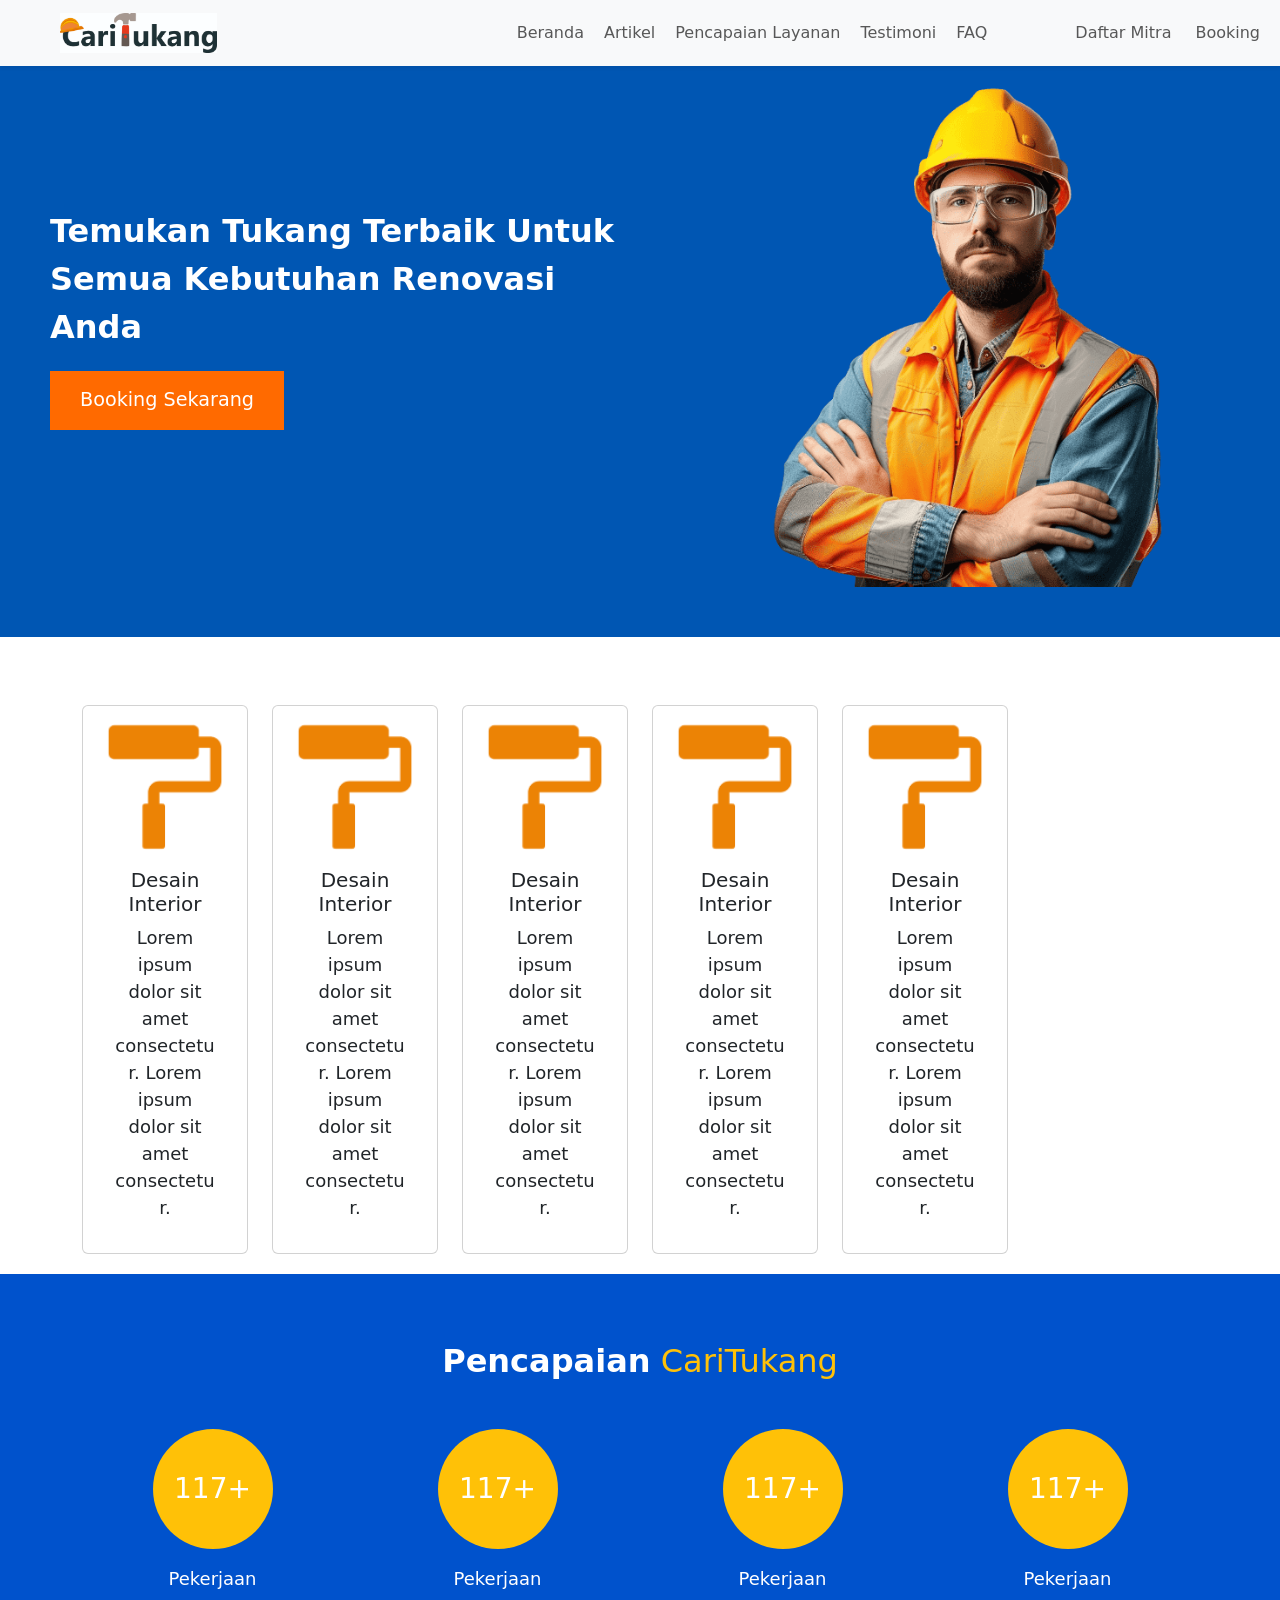
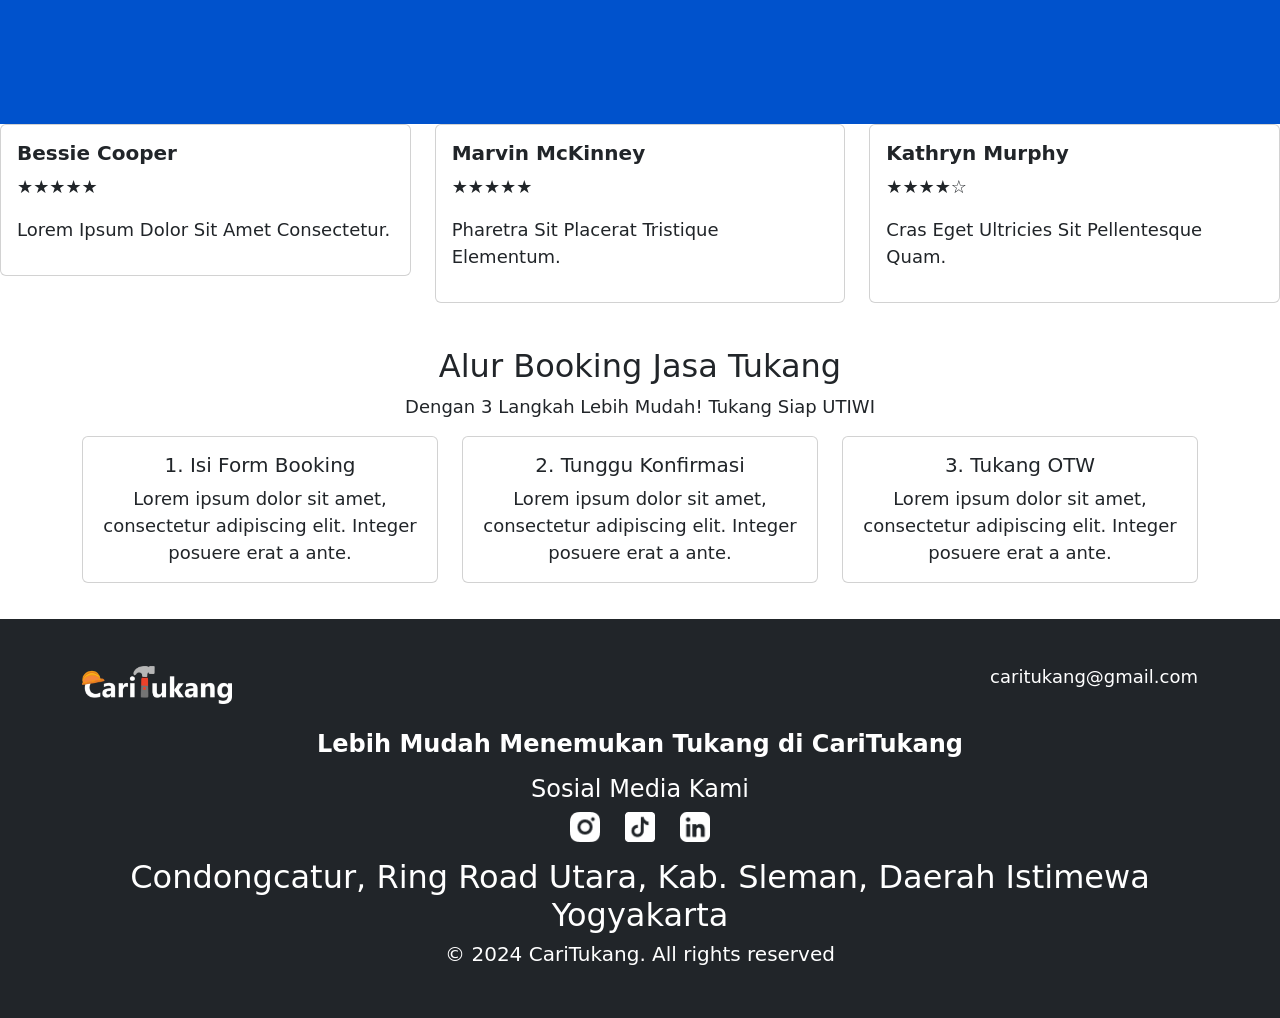
==== landing page/index.html @ 2458071c "commit pertama" ====
<!DOCTYPE html>
<html lang="en">

<head>
    <meta charset="UTF-8">
    <meta name="viewport" content="width=device-width, initial-scale=1.0">
    <title>CariTukang</title>
    <!-- Bootstrap CSS -->
    <link rel="stylesheet" href="style.css">
    <link href="https://cdn.jsdelivr.net/npm/bootstrap@5.3.0-alpha1/dist/css/bootstrap.min.css" rel="stylesheet">
    <script type="text/javascript" src="https://code.jquery.com/jquery-1.12.0.min.js"></script>
    <link rel="stylesheet" href="https://cdnjs.cloudflare.com/ajax/libs/OwlCarousel2/2.3.4/assets/owl.carousel.min.css">
    <link rel="stylesheet"
        href="https://cdnjs.cloudflare.com/ajax/libs/OwlCarousel2/2.3.4/assets/owl.theme.default.min.css">

    <script>
        $('.owl-carousel').owlCarousel({

            loop: true,
            margin: 10,
            nav: true,
            responsive: {
                0: {
                    items: 1
                },
                600: {
                    items: 1
                },
                1000: {
                    items: 1
                }
            }
        })
    </script>
</head>

<body>

    <!-- NAVBAR -->
    <nav class="navbar navbar-expand-lg navbar-white bg-light fixed-top shadow-sm">
        <div class="container-fluid">
            <a class="navbar-brand mx-5" href="#">
                <img src="./assets/logoblack.jpg" alt="CariTukang" style="height: 40px;">
            </a>
            <button class="navbar-toggler" type="button" data-bs-toggle="collapse" data-bs-target="#navbarNav"
                aria-controls="navbarNav" aria-expanded="false" aria-label="Toggle navigation">
                <span class="navbar-toggler-icon"></span>
            </button>
            <div class="collapse navbar-collapse custom-collapse" id="navbarNav">
                <ul class="navbar-nav ms-auto">
                    <li class="nav-item">
                        <a class="nav-link me-1" href="#">Beranda</a>
                    </li>
                    <li class="nav-item">
                        <a class="nav-link me-1" href="#">Artikel</a>
                    </li>
                    <li class="nav-item">
                        <a class="nav-link me-1" href="#">Pencapaian Layanan</a>
                    </li>
                    <li class="nav-item">
                        <a class="nav-link me-1" href="#">Testimoni</a>
                    </li>
                    <li class="nav-item me-4">
                        <a class="nav-link" href="#">FAQ</a>
                    </li>
                    <!-- Buttons -->
                    <li class="nav-item d-lg-none">
                        <a class="btn btn-orange nav-link me-2 mb-2" href="#">Daftar Mitra</a>
                    </li>
                    <li class="nav-item d-lg-none">
                        <a class="btn btn-primary nav-link" href="#">Booking</a>
                    </li>
                    <li class="nav-item d-none d-lg-flex">
                        <a class="btn btn-orange nav-link me-2 mx-5" href="#">Daftar Mitra</a>
                    </li>
                    <li class="nav-item d-none d-lg-flex">
                        <a class="btn btn-primary nav-link" href="#">Booking</a>
                    </li>
                </ul>
            </div>
        </div>
    </nav>



    <!-- HERO -->
    <div class="hero">
        <div class="text" id="hero-text">
            Temukan Tukang Terbaik Untuk Semua Kebutuhan Renovasi Anda
            <br>
            <button id="booking-button">Booking Sekarang</button>
        </div>
        <img src="./assets/hero.png" alt="Tukang">
    </div>

    <!-- LAYANAN -->
    <div class="container mt-5 text-center">
        <div class="row g-4">
            <div class="col-lg-2 col-md-3 col-sm-6 col-6">
                <div class="card h-100 p-3">
                    <div class="card-image">
                        <img src="./assets/cat.png" class="card-img-top" alt="Desain Interior" style="width: 130px;">
                    </div>
                    <div class="card-body text-center">
                        <h5 class="card-title">Desain Interior</h5>
                        <p class="card-text">Lorem ipsum dolor sit amet consectetur. Lorem ipsum dolor sit amet
                            consectetur.</p>
                    </div>
                </div>
            </div>
            <div class="col-lg-2 col-md-3 col-sm-6 col-6">
                <div class="card h-100 p-3">
                    <div class="card-image">
                        <img src="./assets/cat.png" class="card-img-top" alt="Desain Interior" style="width: 130px;">
                    </div>
                    <div class="card-body text-center">
                        <h5 class="card-title">Desain Interior</h5>
                        <p class="card-text">Lorem ipsum dolor sit amet consectetur. Lorem ipsum dolor sit amet
                            consectetur.</p>
                    </div>
                </div>
            </div>
            <div class="col-lg-2 col-md-3 col-sm-6 col-6">
                <div class="card h-100 p-3">
                    <div class="card-image">
                        <img src="./assets/cat.png" class="card-img-top" alt="Desain Interior" style="width: 130px;">
                    </div>
                    <div class="card-body text-center">
                        <h5 class="card-title">Desain Interior</h5>
                        <p class="card-text">Lorem ipsum dolor sit amet consectetur. Lorem ipsum dolor sit amet
                            consectetur.</p>
                    </div>
                </div>
            </div>
            <div class="col-lg-2 col-md-3 col-sm-6 col-6">
                <div class="card h-100 p-3">
                    <div class="card-image">
                        <img src="./assets/cat.png" class="card-img-top" alt="Desain Interior" style="width: 130px;">
                    </div>
                    <div class="card-body text-center">
                        <h5 class="card-title">Desain Interior</h5>
                        <p class="card-text">Lorem ipsum dolor sit amet consectetur. Lorem ipsum dolor sit amet
                            consectetur.</p>
                    </div>
                </div>
            </div>
            <div class="col-lg-2 col-md-3 col-sm-6 col-6">
                <div class="card h-100 p-3">
                    <div class="card-image">
                        <img src="./assets/cat.png" class="card-img-top" alt="Desain Interior" style="width: 130px;">
                    </div>
                    <div class="card-body text-center">
                        <h5 class="card-title">Desain Interior</h5>
                        <p class="card-text">Lorem ipsum dolor sit amet consectetur. Lorem ipsum dolor sit amet
                            consectetur.</p>
                    </div>
                </div>
            </div>
        </div>
    </div>

    <!-- PENCAPAIAN -->
    <section class="achievement-section py-5">
        <div class="container text-center">
            <h2 class="mb-5">
                <span class="fw-bold">Pencapaian</span> <span class="text-warning">CariTukang</span>
            </h2>
            <div class="row justify-content-center">
                <div class="col-lg-3 col-md-6 col-6 mb-5">
                    <div class="achievement-item">
                        <div class="circle bg-warning text-white mb-3">
                            <h3>117+</h3>
                        </div>
                        <p class="text-white">Pekerjaan</p>
                    </div>
                </div>
                <div class="col-lg-3 col-md-6 col-6 mb-5">
                    <div class="achievement-item">
                        <div class="circle bg-warning text-white mb-3">
                            <h3>117+</h3>
                        </div>
                        <p class="text-white">Pekerjaan</p>
                    </div>
                </div>
                <div class="col-lg-3 col-md-6 col-6">
                    <div class="achievement-item">
                        <div class="circle bg-warning text-white mb-3">
                            <h3>117+</h3>
                        </div>
                        <p class="text-white">Pekerjaan</p>
                    </div>
                </div>
                <div class="col-lg-3 col-md-6 col-6">
                    <div class="achievement-item">
                        <div class="circle bg-warning text-white mb-3">
                            <h3>117+</h3>
                        </div>
                        <p class="text-white">Pekerjaan</p>
                    </div>
                </div>
            </div>
        </div>
    </section>

    <!-- TESTIMONIAL -->
    <div id="testimonialCarousel" class="carousel slide" data-bs-ride="carousel">
        <div class="carousel-inner">
            <div class="carousel-item active">
                <div class="row">
                    <div class="col-12 col-md-4">
                        <div class="card p-3">
                            <div class="profile-circle"></div>
                            <h5 class="fw-bold">Bessie Cooper</h5>
                            <p>★★★★★</p>
                            <p>Lorem Ipsum Dolor Sit Amet Consectetur.</p>
                        </div>
                    </div>
                    <div class="col-12 col-md-4">
                        <div class="card p-3">
                            <div class="profile-circle"></div>
                            <h5 class="fw-bold">Marvin McKinney</h5>
                            <p>★★★★★</p>
                            <p>Pharetra Sit Placerat Tristique Elementum.</p>
                        </div>
                    </div>
                    <div class="col-12 col-md-4">
                        <div class="card p-3">
                            <div class="profile-circle"></div>
                            <h5 class="fw-bold">Kathryn Murphy</h5>
                            <p>★★★★☆</p>
                            <p>Cras Eget Ultricies Sit Pellentesque Quam.</p>
                        </div>
                    </div>
                </div>
            </div>
            <div class="carousel-item">
                <div class="row">
                    <div class="col-12 col-md-4">
                        <div class="card p-3">
                            <div class="profile-circle"></div>
                            <h5 class="fw-bold">John Doe</h5>
                            <p>★★★★★</p>
                            <p>Lorem Ipsum Text Example.</p>
                        </div>
                    </div>
                    <div class="col-12 col-md-4">
                        <div class="card p-3">
                            <div class="profile-circle"></div>
                            <h5 class="fw-bold">Jane Smith</h5>
                            <p>★★★★☆</p>
                            <p>Another Testimonial Example.</p>
                        </div>
                    </div>
                    <div class="col-12 col-md-4">
                        <div class="card p-3">
                            <div class="profile-circle"></div>
                            <h5 class="fw-bold">Alice Brown</h5>
                            <p>★★★★★</p>
                            <p>Sample Text for Testimonial.</p>
                        </div>
                    </div>
                </div>
            </div>
        </div>
        <div class="carousel-indicators">
            <button type="button" data-bs-target="#testimonialCarousel" data-bs-slide-to="0" class="active"></button>
            <button type="button" data-bs-target="#testimonialCarousel" data-bs-slide-to="1"></button>
        </div>
    </div>

    <!-- ALUR -->
    <div class="container">  

        <h2 class="text-center">Alur Booking Jasa Tukang</h2>
        <p class="text-center">Dengan 3 Langkah Lebih Mudah! Tukang Siap UTIWI</p>
        <div class="row">
            <div class="col-md-4 col-12">
                <div class="card mb-3">
                    <div class="card-body text-center">
                        <h5 class="card-title">1. Isi Form Booking</h5>
                        <p class="card-text">Lorem ipsum dolor sit amet, consectetur adipiscing elit. Integer posuere
                            erat a ante.</p>
                    </div>
                </div>
            </div>
            <div class="col-md-4   
 col-12">
                <div class="card mb-3">
                    <div class="card-body text-center">
                        <h5 class="card-title">2. Tunggu Konfirmasi</h5>
                        <p class="card-text">Lorem ipsum dolor sit amet, consectetur adipiscing elit. Integer posuere
                            erat a ante.</p>
                    </div>
                </div>
            </div>
            <div class="col-md-4   
 col-12">
                <div class="card mb-3">
                    <div class="card-body text-center">
                        <h5 class="card-title">3. Tukang OTW</h5>
                        <p class="card-text">Lorem ipsum dolor sit amet, consectetur adipiscing elit. Integer posuere
                            erat a ante.</p>
                    </div>
                </div>
            </div>
        </div>
    </div>

    <!-- FOOTER -->
    <footer class="bg-dark text-white py-4">
        <div class="container">
            <div class="d-flex justify-content-between align-items-center">
                <div>
                    <img src="./assets/logowhite_prev_ui.png" alt="CariTukang Logo" class="footer-logo">
                </div>
                <div>
                    <p>caritukang@gmail.com</p>
                </div>
            </div>

            <div class="text-center mt-4">
                <h1 class="footer-title">Lebih Mudah Menemukan Tukang di CariTukang</h1>
            </div>

            <div class="text-center my-3">
                <h4>Sosial Media Kami</h4>
                <div class="social-icons">
                    <a href="#"><img src="./assets/ig.png" alt="Instagram"></a>
                    <a href="#"><img src="./assets/tt.png" alt="TikTok"></a>
                    <a href="#"><img src="./assets/linkedin.png" alt="LinkedIn"></a>
                </div>
            </div>

            <div class="text-center">
                <h2>Condongcatur, Ring Road Utara, Kab. Sleman, Daerah Istimewa Yogyakarta</h2>
                <h5>© 2024 CariTukang. All rights reserved</h5>
            </div>
        </div>
    </footer>



    <!-- Bootstrap JS and dependencies -->
    <script src="https://cdn.jsdelivr.net/npm/bootstrap@5.3.0-alpha1/dist/js/bootstrap.bundle.min.js"></script>

    <script src="https://code.jquery.com/jquery-3.6.0.min.js"></script>
    <!-- Owl Carousel JS -->
    <script src="https://cdnjs.cloudflare.com/ajax/libs/OwlCarousel2/2.3.4/owl.carousel.min.js"></script>
</body>

</html>
---- landing page/style.css ----
body {
    font-family: Arial, Helvetica, sans-serif;
    background-color: #f8f9fa;
    margin: 0;
    padding: 0;
}


/* NAVBAR */
/* Hover effect: underline animation from left to right */
.navbar-nav .nav-link {
    position: relative;
    display: inline-block;
    text-decoration: none;
}

.navbar-nav .nav-link::after {
    content: '';
    position: absolute;
    width: 0;
    height: 2px;
    display: block;
    background: blue;
    transition: width 0.3s ease;
    left: 0;
    bottom: 0;
}

.navbar-nav .nav-link:hover::after {
    width: 100%;
}

/* Style for the orange button */
.btn-orange {
    background-color: orange;
    color: white;
}

.btn-orange:hover {
    background-color: darkorange;
}

/* Adjust margin for fixed navbar */
.mt-navbar {
    margin-top: 80px;
}


/* FOOTER */
.footer-logo {
    max-width: 150px;
    /* Adjust logo size */
}

.footer-title {
    font-size: 1.5rem;
    font-weight: bold;
    margin-top: 20px;
}

.social-icons img {
    width: 30px;
    margin: 0 10px;
    transition: transform 0.3s ease;
}

.social-icons img:hover {
    transform: scale(1.1);
    /* Hover effect for social icons */
}

.text-white {
    color: white;
}

h1,
h2,
h4,
h5,
p {
    margin-bottom: 10px;
    /* Consistent spacing for text */
}

.container {
    padding-top: 20px;
    padding-bottom: 20px;
}

.d-flex {
    margin-bottom: 20px;
    /* Space between logo/email and the rest of the footer */
}

p {
    margin: 0;
}


/* HERO */
.hero {
    display: flex;
    justify-content: space-between;
    align-items: center;
    background-color: #0056b3;
    color: white;
    padding: 50px;
    position: relative;
}

.hero .text {
    font-size: 2rem;
    font-weight: bold;
    max-width: 50%;
    /* Limits the width of the text */
}

.hero img {
    max-width: 40%;
    /* Limits the width of the image */
    height: auto;
}

.hero button {
    background-color: #ff6a00;
    color: white;
    padding: 15px 30px;
    border: none;
    cursor: pointer;
    font-size: 1.2rem;
    margin-top: 20px;
    display: inline-block;
}

.fade {
    opacity: 0;
    transition: opacity 0.5s ease;
}

/* LAYANAN */
.card {
    border: 1px solid #ddd;
    transition: transform 0.3s, box-shadow 0.3s;
}

.card:hover {
    transform: scale(1.05);
    box-shadow: 0 8px 16px rgba(0, 0, 0, 0.2);
}

.card-image img {
    border-top-left-radius: 8px;
    border-top-right-radius: 8px;
}

.card-body {
    padding: 15px;
}

/* PENCAPAIAN */
.achievement-section {
    background-color: #0052CC;
    color: white;
}

.circle {
    width: 120px;
    height: 120px;
    border-radius: 50%;
    display: flex;
    align-items: center;
    justify-content: center;
    margin: 0 auto;
    font-size: 36px;
}

h2 {
    font-size: 28px;
}

p {
    font-size: 18px;
}

.achievement-item h3 {
    margin: 0;
}

/* TESTIMONI */
@media (max-width: 576px) {
    .carousel-item .col-md-4 {
        display: none;
    }
    .carousel-item .col-md-4:first-child {
        display: block;
        width: 100%;
    }
}
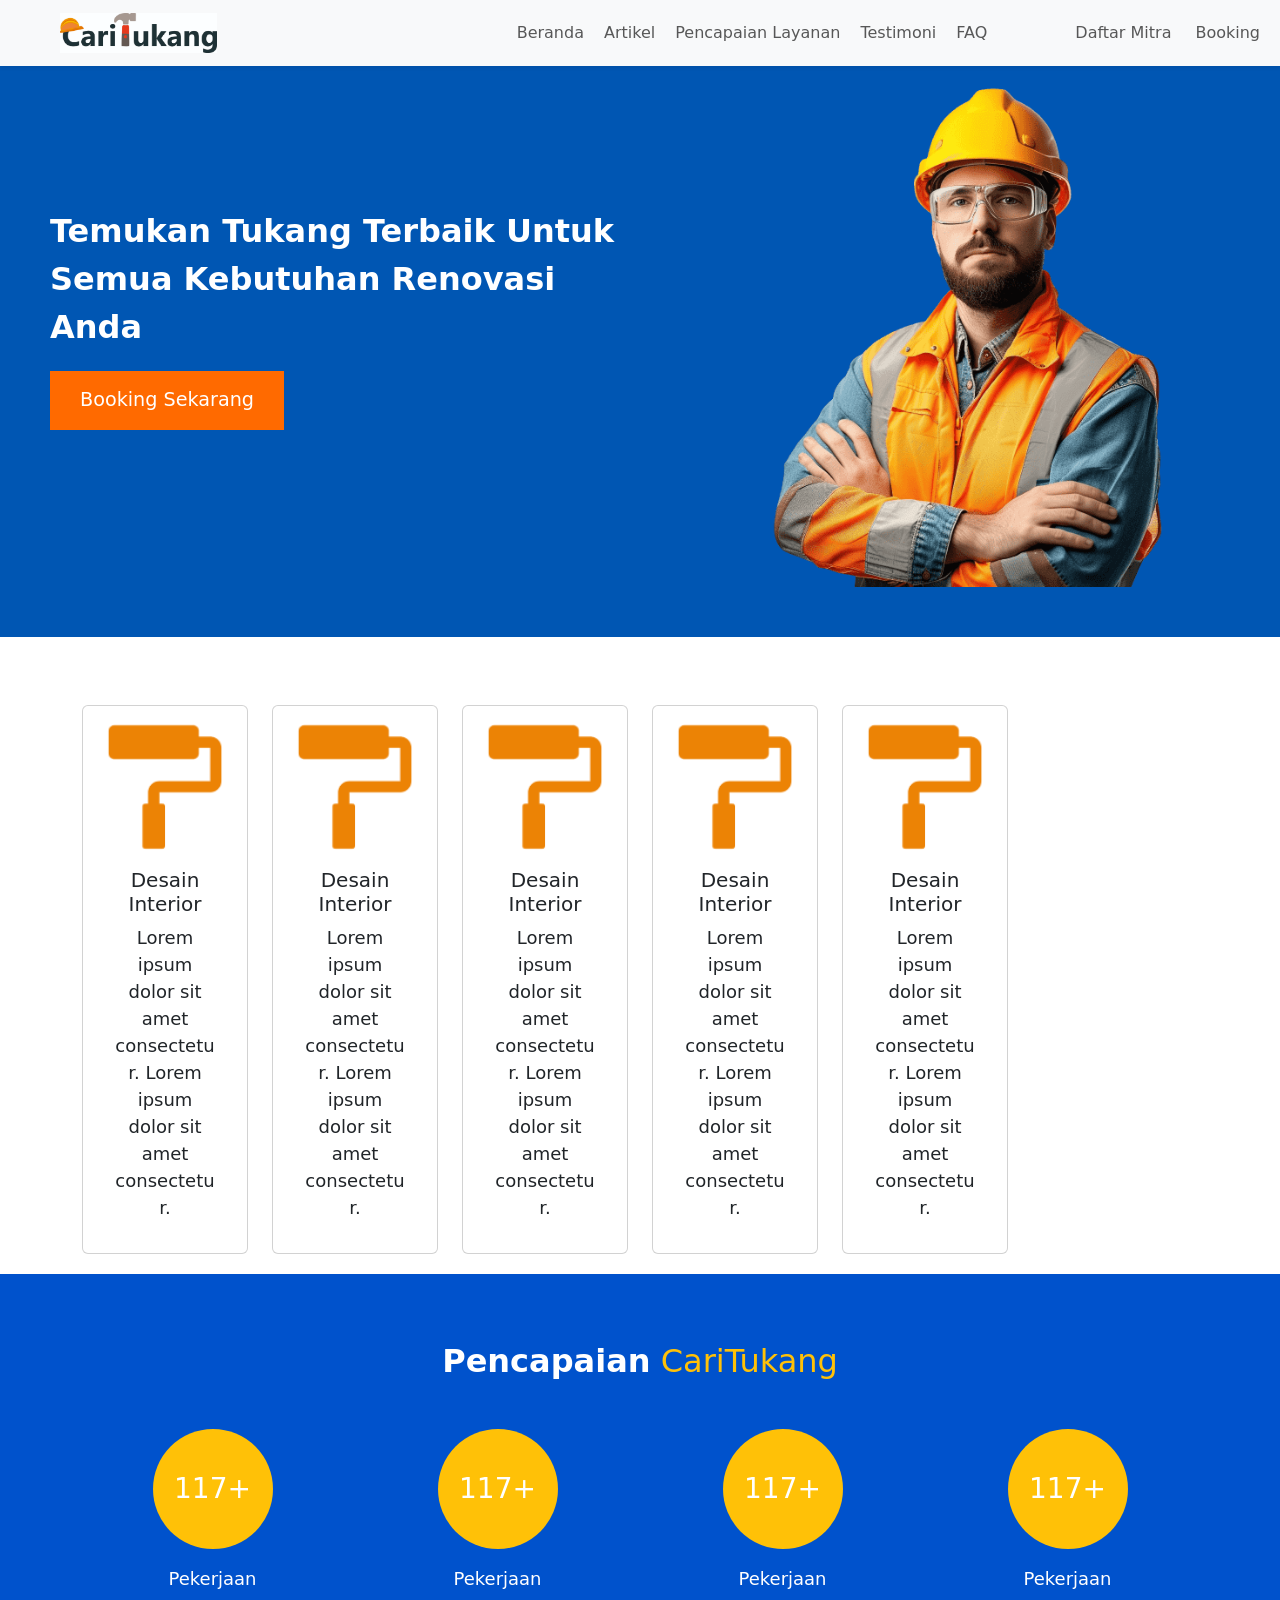
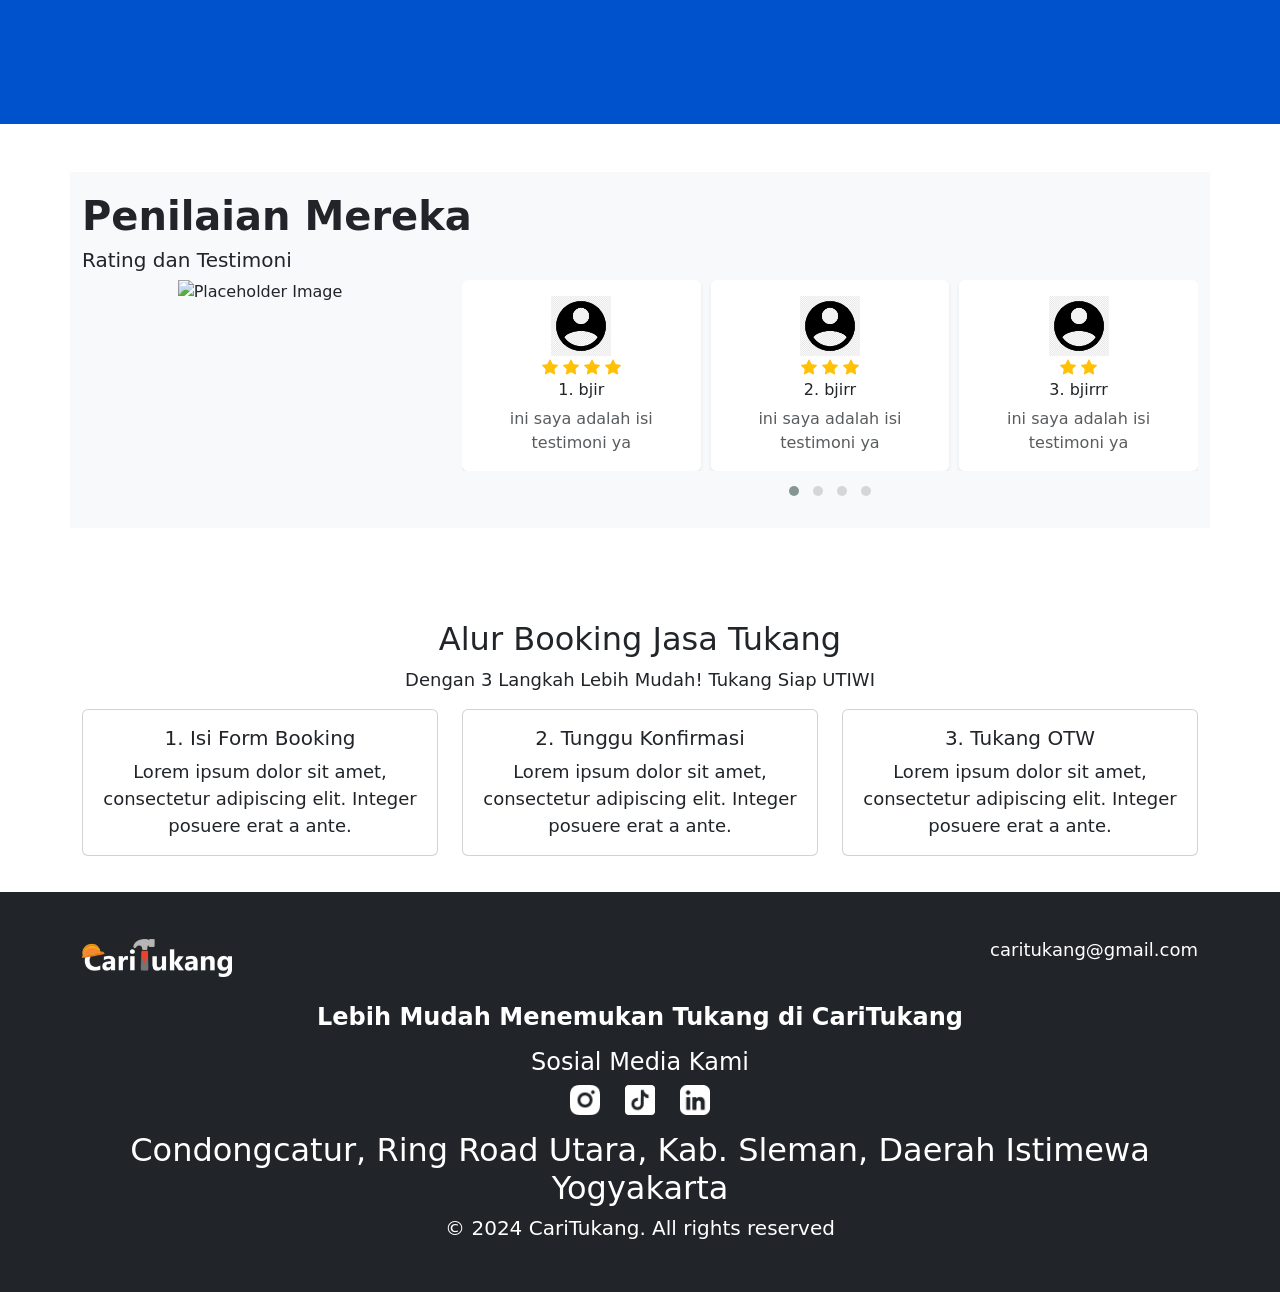
==== commit 6514dbe0: "commit kedua" ====
--- a/landing page/index.html
+++ b/landing page/index.html
@@ -7,31 +7,13 @@
     <title>CariTukang</title>
     <!-- Bootstrap CSS -->
     <link rel="stylesheet" href="style.css">
-    <link href="https://cdn.jsdelivr.net/npm/bootstrap@5.3.0-alpha1/dist/css/bootstrap.min.css" rel="stylesheet">
+
     <script type="text/javascript" src="https://code.jquery.com/jquery-1.12.0.min.js"></script>
+    <link href="https://cdn.jsdelivr.net/npm/bootstrap@5.3.3/dist/css/bootstrap.min.css" rel="stylesheet">
     <link rel="stylesheet" href="https://cdnjs.cloudflare.com/ajax/libs/OwlCarousel2/2.3.4/assets/owl.carousel.min.css">
     <link rel="stylesheet"
         href="https://cdnjs.cloudflare.com/ajax/libs/OwlCarousel2/2.3.4/assets/owl.theme.default.min.css">
-
-    <script>
-        $('.owl-carousel').owlCarousel({
-
-            loop: true,
-            margin: 10,
-            nav: true,
-            responsive: {
-                0: {
-                    items: 1
-                },
-                600: {
-                    items: 1
-                },
-                1000: {
-                    items: 1
-                }
-            }
-        })
-    </script>
+    <link rel="stylesheet" href="https://cdn.jsdelivr.net/npm/bootstrap-icons@1.11.3/font/bootstrap-icons.min.css">
 </head>
 
 <body>
@@ -203,68 +185,145 @@
     </section>
 
     <!-- TESTIMONIAL -->
-    <div id="testimonialCarousel" class="carousel slide" data-bs-ride="carousel">
-        <div class="carousel-inner">
-            <div class="carousel-item active">
-                <div class="row">
-                    <div class="col-12 col-md-4">
-                        <div class="card p-3">
-                            <div class="profile-circle"></div>
-                            <h5 class="fw-bold">Bessie Cooper</h5>
-                            <p>★★★★★</p>
-                            <p>Lorem Ipsum Dolor Sit Amet Consectetur.</p>
-                        </div>
-                    </div>
-                    <div class="col-12 col-md-4">
-                        <div class="card p-3">
-                            <div class="profile-circle"></div>
-                            <h5 class="fw-bold">Marvin McKinney</h5>
-                            <p>★★★★★</p>
-                            <p>Pharetra Sit Placerat Tristique Elementum.</p>
-                        </div>
-                    </div>
-                    <div class="col-12 col-md-4">
-                        <div class="card p-3">
-                            <div class="profile-circle"></div>
-                            <h5 class="fw-bold">Kathryn Murphy</h5>
-                            <p>★★★★☆</p>
-                            <p>Cras Eget Ultricies Sit Pellentesque Quam.</p>
-                        </div>
-                    </div>
-                </div>
-            </div>
-            <div class="carousel-item">
-                <div class="row">
-                    <div class="col-12 col-md-4">
-                        <div class="card p-3">
-                            <div class="profile-circle"></div>
-                            <h5 class="fw-bold">John Doe</h5>
-                            <p>★★★★★</p>
-                            <p>Lorem Ipsum Text Example.</p>
-                        </div>
-                    </div>
-                    <div class="col-12 col-md-4">
-                        <div class="card p-3">
-                            <div class="profile-circle"></div>
-                            <h5 class="fw-bold">Jane Smith</h5>
-                            <p>★★★★☆</p>
-                            <p>Another Testimonial Example.</p>
-                        </div>
-                    </div>
-                    <div class="col-12 col-md-4">
-                        <div class="card p-3">
-                            <div class="profile-circle"></div>
-                            <h5 class="fw-bold">Alice Brown</h5>
-                            <p>★★★★★</p>
-                            <p>Sample Text for Testimonial.</p>
-                        </div>
-                    </div>
-                </div>
-            </div>
-        </div>
-        <div class="carousel-indicators">
-            <button type="button" data-bs-target="#testimonialCarousel" data-bs-slide-to="0" class="active"></button>
-            <button type="button" data-bs-target="#testimonialCarousel" data-bs-slide-to="1"></button>
+    <div class="container carousel-slider bg-light my-5">
+        <div class="row">
+            <!-- Left Image Section -->
+            <h1><b>Penilaian Mereka</b></h1>
+            <h5>Rating dan Testimoni</h5>
+            <div class="col-12 col-md-4 text-center image-container mb-4 mb-md-0">
+                <img src="https://via.placeholder.com/300" alt="Placeholder Image">
+            </div>
+
+            <!-- Right Slider Section -->
+            <div class="col-12 col-md-8">
+                
+                <div class="owl-carousel owl-theme owl-testimoni">
+                    <div class="item bg-white shadow-sm rounded p-3 text-center">
+                        <div class="text-center">
+                            <img src="./assets/download (1).png" style="width:60px; display: inline;">
+                        </div>
+                        <i class="bi bi-star-fill text-warning"></i>
+                        <i class="bi bi-star-fill text-warning"></i>
+                        <i class="bi bi-star-fill text-warning"></i>
+                        <i class="bi bi-star-fill text-warning"></i>
+                        <h6>1. bjir</h6>
+                        <span class="text-muted">ini saya adalah isi testimoni ya</span>
+                    </div>
+                    <div class="item bg-white shadow-sm rounded p-3 text-center">
+                        <div class="text-center">
+                            <img src="./assets/download (1).png" style="width:60px; display: inline;">
+                        </div>
+                        <i class="bi bi-star-fill text-warning"></i>
+                        <i class="bi bi-star-fill text-warning"></i>
+                        <i class="bi bi-star-fill text-warning"></i>
+                        <h6>2. bjirr</h6>
+                        <span class="text-muted">ini saya adalah isi testimoni ya</span>
+                    </div>
+                    <div class="item bg-white shadow-sm rounded p-3 text-center">
+                        <div class="text-center">
+                            <img src="./assets/download (1).png" style="width:60px; display: inline;">
+                        </div>
+                        <i class="bi bi-star-fill text-warning"></i>
+                        <i class="bi bi-star-fill text-warning"></i>
+                        <h6>3. bjirrr</h6>
+                        <span class="text-muted">ini saya adalah isi testimoni ya</span>
+                    </div>
+                    <div class="item bg-white shadow-sm rounded p-3 text-center">
+                        <div class="text-center">
+                            <img src="./assets/download (1).png" style="width:60px; display: inline;">
+                        </div>
+                        <i class="bi bi-star-fill text-warning"></i>
+                        <i class="bi bi-star-fill text-warning"></i>
+                        <i class="bi bi-star-fill text-warning"></i>
+                        <i class="bi bi-star-fill text-warning"></i>
+                        <i class="bi bi-star-fill text-warning"></i>
+                        <h6>4. bjirrrr</h6>
+                        <span class="text-muted">ini saya adalah isi testimoni ya</span>
+                    </div>
+                    <div class="item bg-white shadow-sm rounded p-3 text-center">
+                        <div class="text-center">
+                            <img src="./assets/download (1).png" style="width:60px; display: inline;">
+                        </div>
+                        <i class="bi bi-star-fill text-warning"></i>
+                        <h6>5. bjirrrrr</h6>
+                        <span class="text-muted">ini saya adalah isi testimoni ya</span>
+                    </div>
+                    <div class="item bg-white shadow-sm rounded p-3 text-center">
+                        <div class="text-center">
+                            <img src="./assets/download (1).png" style="width:60px; display: inline;">
+                        </div>
+                        <i class="bi bi-star-fill text-warning"></i>
+                        <i class="bi bi-star-fill text-warning"></i>
+                        <h6>6. bjirrrrrr</h6>
+                        <span class="text-muted">ini saya adalah isi testimoni ya</span>
+                    </div>
+                    <div class="item bg-white shadow-sm rounded p-3 text-center">
+                        <div class="text-center">
+                            <img src="./assets/download (1).png" style="width:60px; display: inline;">
+                        </div>
+                        <i class="bi bi-star-fill text-warning"></i>
+                        <i class="bi bi-star-fill text-warning"></i>
+                        <i class="bi bi-star-fill text-warning"></i>
+                        <h6>7. bjirrrrrrr</h6>
+                        <span class="text-muted">ini saya adalah isi testimoni ya</span>
+                    </div>
+                    <div class="item bg-white shadow-sm rounded p-3 text-center">
+                        <div class="text-center">
+                            <img src="./assets/download (1).png" style="width:60px; display: inline;">
+                        </div>
+                        <i class="bi bi-star-fill text-warning"></i>
+                        <i class="bi bi-star-fill text-warning"></i>
+                        <h6>8. bjirrrrrrrr</h6>
+                        <span class="text-muted">ini saya adalah isi testimoni ya</span>
+                    </div>
+                    <div class="item bg-white shadow-sm rounded p-3 text-center">
+                        <div class="text-center">
+                            <img src="./assets/download (1).png" style="width:60px; display: inline;">
+                        </div>
+                        <i class="bi bi-star-fill text-warning"></i>
+                        <i class="bi bi-star-fill text-warning"></i>
+                        <i class="bi bi-star-fill text-warning"></i>
+                        <i class="bi bi-star-fill text-warning"></i>
+                        <i class="bi bi-star-fill text-warning"></i>
+                        <h6>9. bjirrrrrrrrr</h6>
+                        <span class="text-muted">ini saya adalah isi testimoni ya</span>
+                    </div>
+                    <div class="item bg-white shadow-sm rounded p-3 text-center">
+                        <div class="text-center">
+                            <img src="./assets/download (1).png" style="width:60px; display: inline;">
+                        </div>
+                        <i class="bi bi-star-fill text-warning"></i>
+                        <i class="bi bi-star-fill text-warning"></i>
+                        <h6>10. bjirrrrrrrrrr</h6>
+                        <span class="text-muted">ini saya adalah isi testimoni ya</span>
+                    </div>
+                    <div class="item bg-white shadow-sm rounded p-3 text-center">
+                        <div class="text-center">
+                            <img src="./assets/download (1).png" style="width:60px; display: inline;">
+                        </div>
+                        <i class="bi bi-star-fill text-warning"></i>
+                        <i class="bi bi-star-fill text-warning"></i>
+                        <i class="bi bi-star-fill text-warning"></i>
+                        <i class="bi bi-star-fill text-warning"></i>
+                        <i class="bi bi-star-fill text-warning"></i>
+                        <h6>11. bjirrrrrrrrrrr</h6>
+                        <span class="text-muted">ini saya adalah isi testimoni ya</span>
+                    </div>
+                    <div class="item bg-white shadow-sm rounded p-3 text-center">
+                        <div class="text-center">
+                            <img src="./assets/download (1).png" style="width:60px; display: inline;">
+                        </div>
+                        <i class="bi bi-star-fill text-warning"></i>
+                        <i class="bi bi-star-fill text-warning"></i>
+                        <i class="bi bi-star-fill text-warning"></i>
+                        <i class="bi bi-star-fill text-warning"></i>
+                        <i class="bi bi-star-fill text-warning"></i>
+                        <i class="bi bi-star-fill text-warning"></i>
+                        <h6>12. bjirrrrrrrrrrrr</h6>
+                        <span class="text-muted">ini saya adalah isi testimoni ya</span>
+                    </div>
+                </div>
+            </div>
         </div>
     </div>
 
@@ -338,14 +397,21 @@
         </div>
     </footer>
 
-
-
-    <!-- Bootstrap JS and dependencies -->
-    <script src="https://cdn.jsdelivr.net/npm/bootstrap@5.3.0-alpha1/dist/js/bootstrap.bundle.min.js"></script>
-
-    <script src="https://code.jquery.com/jquery-3.6.0.min.js"></script>
-    <!-- Owl Carousel JS -->
+    <script src="https://cdn.jsdelivr.net/npm/bootstrap@5.3.3/dist/js/bootstrap.bundle.min.js"></script>
+    <script src="https://code.jquery.com/jquery-3.7.1.min.js"></script>
     <script src="https://cdnjs.cloudflare.com/ajax/libs/OwlCarousel2/2.3.4/owl.carousel.min.js"></script>
+    <script>
+        $('.owl-testimoni').owlCarousel({
+            loop: true,
+            margin: 10,
+            dots: true, // Menambahkan titik navigasi
+            responsive: {
+                0: { items: 1 },
+                600: { items: 2 },
+                1000: { items: 3 }
+            }
+        });
+    </script>
 </body>
 
 </html>
--- a/landing page/style.css
+++ b/landing page/style.css
@@ -138,6 +138,11 @@
 }
 
 /* LAYANAN */
+.carousel-slider > image-container img {
+    max-width: 100%;
+    height: auto;
+}
+
 .card {
     border: 1px solid #ddd;
     transition: transform 0.3s, box-shadow 0.3s;
